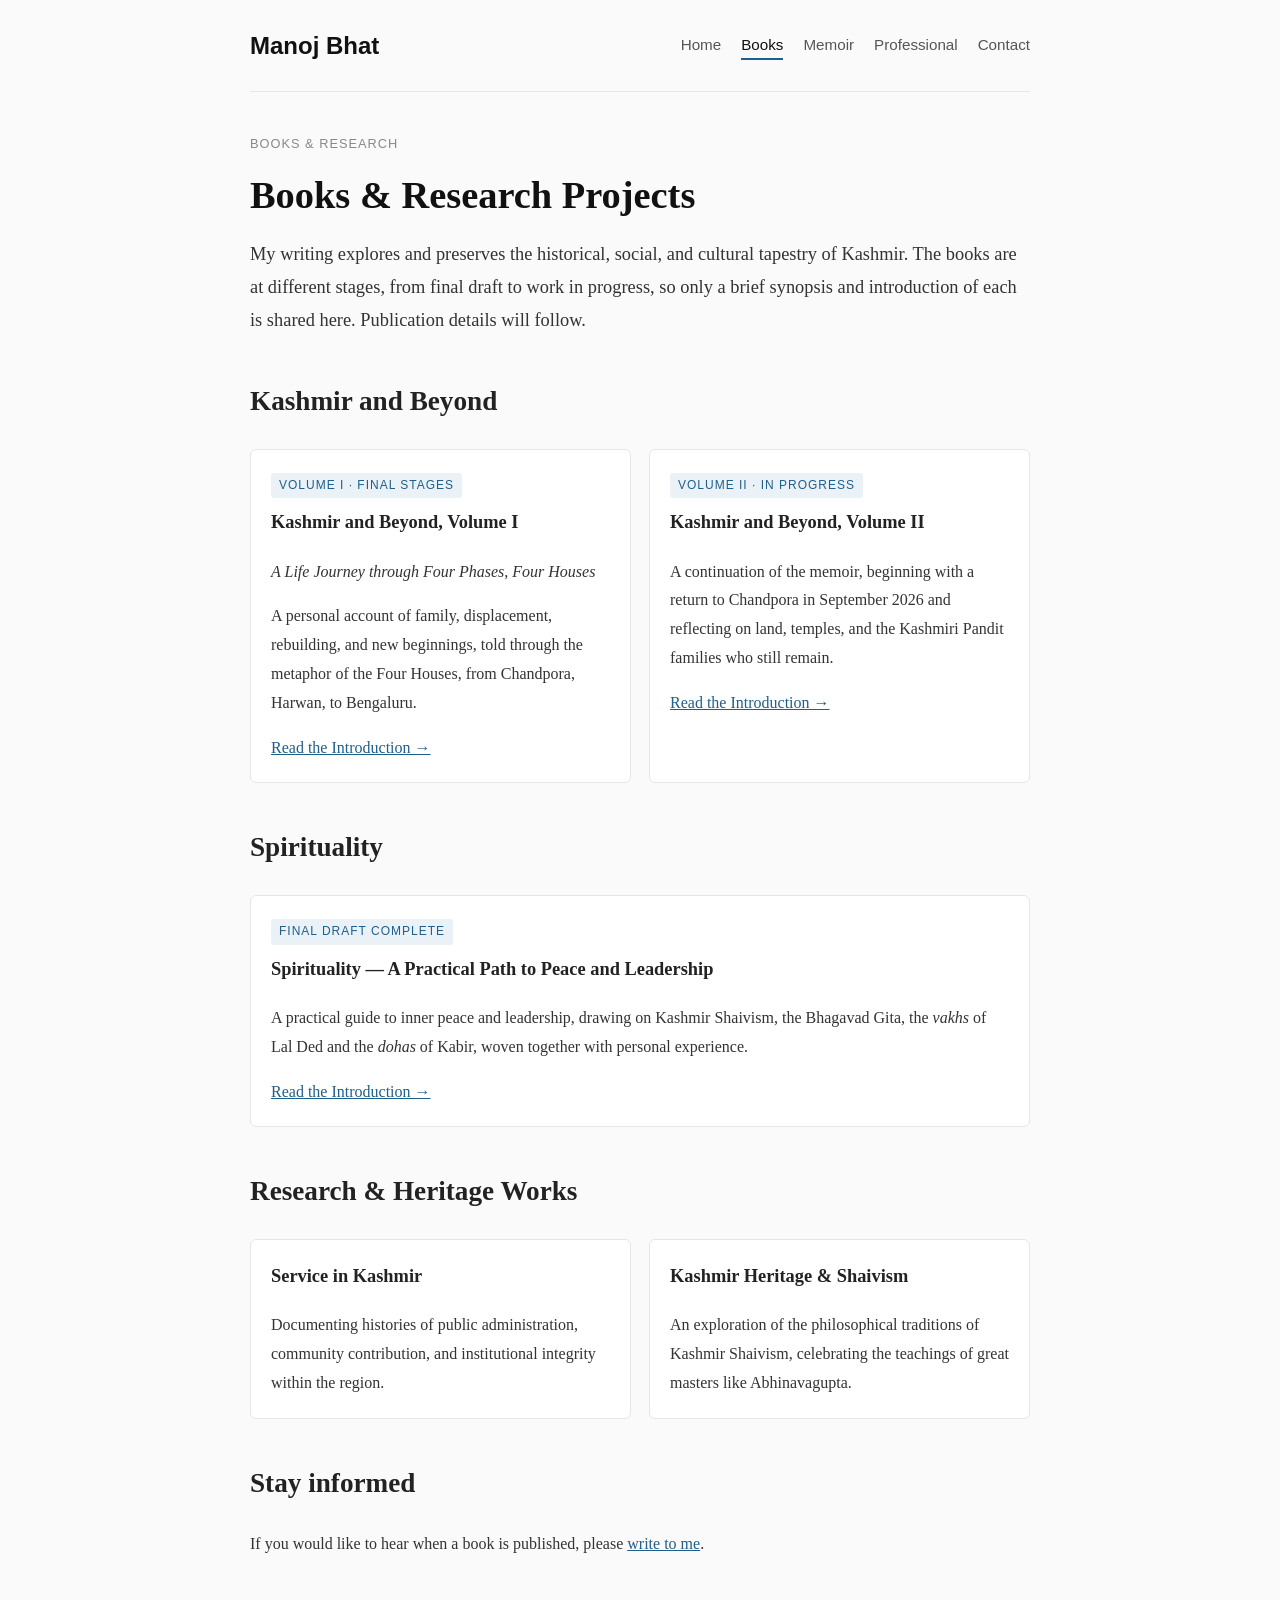
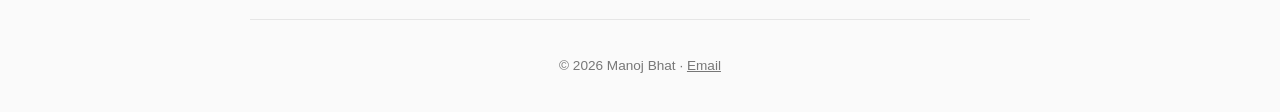
==== books.html @ e5811c4e "Add link preview image for LinkedIn and other shares LinkedIn showed a blank grey image for the webs" ====
<!DOCTYPE html>
<html lang="en">
<head>
    <meta charset="UTF-8">
    <meta name="viewport" content="width=device-width, initial-scale=1.0">
    <title>Books &amp; Research | Manoj Bhat</title>
    <meta name="description" content="Books by Manoj Bhat: the memoir Kashmir and Beyond (Volumes I and II), Spirituality: A Practical Path to Peace and Leadership, and research on Kashmir's heritage and Kashmir Shaivism.">
    <meta property="og:image" content="https://mkbbhat101-sys.github.io/images/preview.jpg">
    <meta property="og:image:width" content="1200">
    <meta property="og:image:height" content="627">
    <meta property="og:image:alt" content="Kashmir and Beyond, a memoir by Manoj Bhat, with a family photograph from Chandpora, 1966–67">
    <meta name="twitter:card" content="summary_large_image">
    <link rel="stylesheet" href="style.css">
</head>
<body>

    <header>
        <a href="index.html" class="logo">Manoj Bhat</a>
        <nav>
            <a href="index.html">Home</a>
            <a href="books.html" aria-current="page">Books</a>
            <a href="writing.html">Memoir</a>
            <a href="professional.html">Professional</a>
            <a href="index.html#contact">Contact</a>
        </nav>
    </header>

    <main>
        <section>
            <div class="meta">Books &amp; Research</div>
            <h1>Books &amp; Research Projects</h1>
            <p class="lead">My writing explores and preserves the historical, social, and cultural tapestry of Kashmir. The books are at different stages, from final draft to work in progress, so only a brief synopsis and introduction of each is shared here. Publication details will follow.</p>
        </section>

        <section id="memoir">
            <h2>Kashmir and Beyond</h2>
            <div class="cards">
                <div class="card">
                    <span class="status">Volume I · Final stages</span>
                    <h3>Kashmir and Beyond, Volume I</h3>
                    <p><em>A Life Journey through Four Phases, Four Houses</em></p>
                    <p>A personal account of family, displacement, rebuilding, and new beginnings, told through the metaphor of the Four Houses, from Chandpora, Harwan, to Bengaluru.</p>
                    <p><a href="introduction.html">Read the Introduction →</a></p>
                </div>
                <div class="card">
                    <span class="status">Volume II · In progress</span>
                    <h3>Kashmir and Beyond, Volume II</h3>
                    <p>A continuation of the memoir, beginning with a return to Chandpora in September 2026 and reflecting on land, temples, and the Kashmiri Pandit families who still remain.</p>
                    <p><a href="volume-2-introduction.html">Read the Introduction →</a></p>
                </div>
            </div>
        </section>

        <section id="spirituality">
            <h2>Spirituality</h2>
            <div class="card">
                <span class="status">Final draft complete</span>
                <h3>Spirituality — A Practical Path to Peace and Leadership</h3>
                <p>A practical guide to inner peace and leadership, drawing on Kashmir Shaivism, the Bhagavad Gita, the <em>vakhs</em> of Lal Ded and the <em>dohas</em> of Kabir, woven together with personal experience.</p>
                <p><a href="spirituality-introduction.html">Read the Introduction →</a></p>
            </div>
        </section>

        <section id="research">
            <h2>Research &amp; Heritage Works</h2>
            <div class="cards">
                <div class="card">
                    <h3>Service in Kashmir</h3>
                    <p>Documenting histories of public administration, community contribution, and institutional integrity within the region.</p>
                </div>
                <div class="card">
                    <h3>Kashmir Heritage &amp; Shaivism</h3>
                    <p>An exploration of the philosophical traditions of Kashmir Shaivism, celebrating the teachings of great masters like Abhinavagupta.</p>
                </div>
            </div>
        </section>

        <section>
            <h2>Stay informed</h2>
            <p>If you would like to hear when a book is published, please <a href="mailto:mkbbhat101@gmail.com">write to me</a>.</p>
        </section>
    </main>

    <footer>
        <p>© 2026 Manoj Bhat · <a href="mailto:mkbbhat101@gmail.com">Email</a></p>
    </footer>

</body>
</html>
---- style.css ----
/* Shared styles for manojbhat.github.io */
:root {
    --text: #333;
    --heading: #111;
    --muted: #6b6b6b;
    --line: #e6e6e6;
    --bg: #fafafa;
    --card: #fff;
    --accent: #1f5f8b;
    --accent-dark: #164766;
    --sans: -apple-system, BlinkMacSystemFont, "Segoe UI", Roboto, Helvetica, Arial, sans-serif;
}

* { box-sizing: border-box; }

body {
    font-family: Georgia, "Times New Roman", serif;
    line-height: 1.8;
    color: var(--text);
    background-color: var(--bg);
    max-width: 820px;
    margin: 0 auto;
    padding: 0 20px;
}

a { color: var(--accent); }
a:hover { color: var(--accent-dark); }

/* Header & navigation */
header {
    display: flex;
    flex-wrap: wrap;
    justify-content: space-between;
    align-items: center;
    gap: 10px;
    padding: 24px 0;
    border-bottom: 1px solid var(--line);
    margin-bottom: 40px;
}
.logo { font-family: var(--sans); font-size: 1.5rem; font-weight: bold; color: var(--heading); text-decoration: none; }
nav { display: flex; flex-wrap: wrap; gap: 6px 20px; }
nav a { font-family: var(--sans); font-size: 0.95rem; color: #555; text-decoration: none; }
nav a:hover, nav a[aria-current="page"] { color: var(--heading); border-bottom: 2px solid var(--accent); }

/* Typography */
h1 { font-size: 2.4rem; line-height: 1.25; color: var(--heading); margin: 0 0 8px; }
h2 { font-size: 1.7rem; color: #222; margin-top: 30px; }
h3 { color: #222; }
.meta { font-family: var(--sans); font-size: 0.8rem; text-transform: uppercase; letter-spacing: 1px; color: #888; margin-bottom: 16px; }
.tagline { font-style: italic; color: #666; font-size: 1.1rem; margin-bottom: 30px; }
.lead { font-size: 1.15rem; }

section { margin-bottom: 40px; }
ul { padding-left: 20px; }
li { margin-bottom: 10px; }
hr { border: 0; border-top: 1px solid var(--line); margin: 40px 0; }

/* Cards */
.cards { display: grid; grid-template-columns: repeat(auto-fit, minmax(230px, 1fr)); gap: 18px; }
.card { background: var(--card); padding: 20px; border: 1px solid var(--line); border-radius: 6px; }
.card h3 { margin-top: 0; font-size: 1.15rem; }
.card p { margin-bottom: 0; }
.status { display: inline-block; font-family: var(--sans); font-size: 0.75rem; text-transform: uppercase; letter-spacing: 1px; color: var(--accent); background: #eaf2f8; padding: 2px 8px; border-radius: 3px; margin-bottom: 8px; }

/* Buttons */
.btn { display: inline-block; padding: 12px 24px; background-color: var(--accent); color: #fff; text-decoration: none; border-radius: 4px; font-family: var(--sans); font-weight: 500; margin: 15px 10px 0 0; }
.btn:hover { background-color: var(--accent-dark); color: #fff; }
.btn.secondary { background: transparent; color: var(--accent); border: 1px solid var(--accent); }
.btn.secondary:hover { background: #eaf2f8; color: var(--accent-dark); }

blockquote { margin: 20px 0; padding: 4px 20px; border-left: 3px solid var(--accent); color: #555; font-style: italic; }

footer { font-family: var(--sans); font-size: 0.85rem; color: #777; text-align: center; margin-top: 60px; padding: 20px 0; border-top: 1px solid var(--line); }
footer a { color: #777; }

@media (max-width: 600px) {
    h1 { font-size: 1.9rem; }
    h2 { font-size: 1.45rem; }
    header { flex-direction: column; align-items: flex-start; }
}

/* Photographs */
figure.photo { margin: 30px auto; max-width: 480px; text-align: center; }
figure.photo img { width: 100%; height: auto; border-radius: 4px; box-shadow: 0 2px 10px rgba(0, 0, 0, 0.12); }
figure.photo figcaption { font-size: 0.95rem; font-style: italic; line-height: 1.7; color: #555; margin-top: 14px; text-align: left; }
figure.photo figcaption strong { font-style: normal; color: var(--heading); }
figure.photo figcaption .source { display: block; margin-top: 8px; font-family: var(--sans); font-style: normal; font-size: 0.8rem; color: var(--muted); }

/* Long-form reading pages (book introductions) */
.reading { font-size: 1.05rem; }
.reading p { margin: 0 0 1.2em; }
.reading .pull { font-style: italic; font-size: 1.3rem; color: var(--heading); text-align: center; margin: 1.6em 0; }
.reading .note { font-style: italic; color: #666; border-left: 3px solid #ddd; padding-left: 15px; margin-bottom: 2em; }
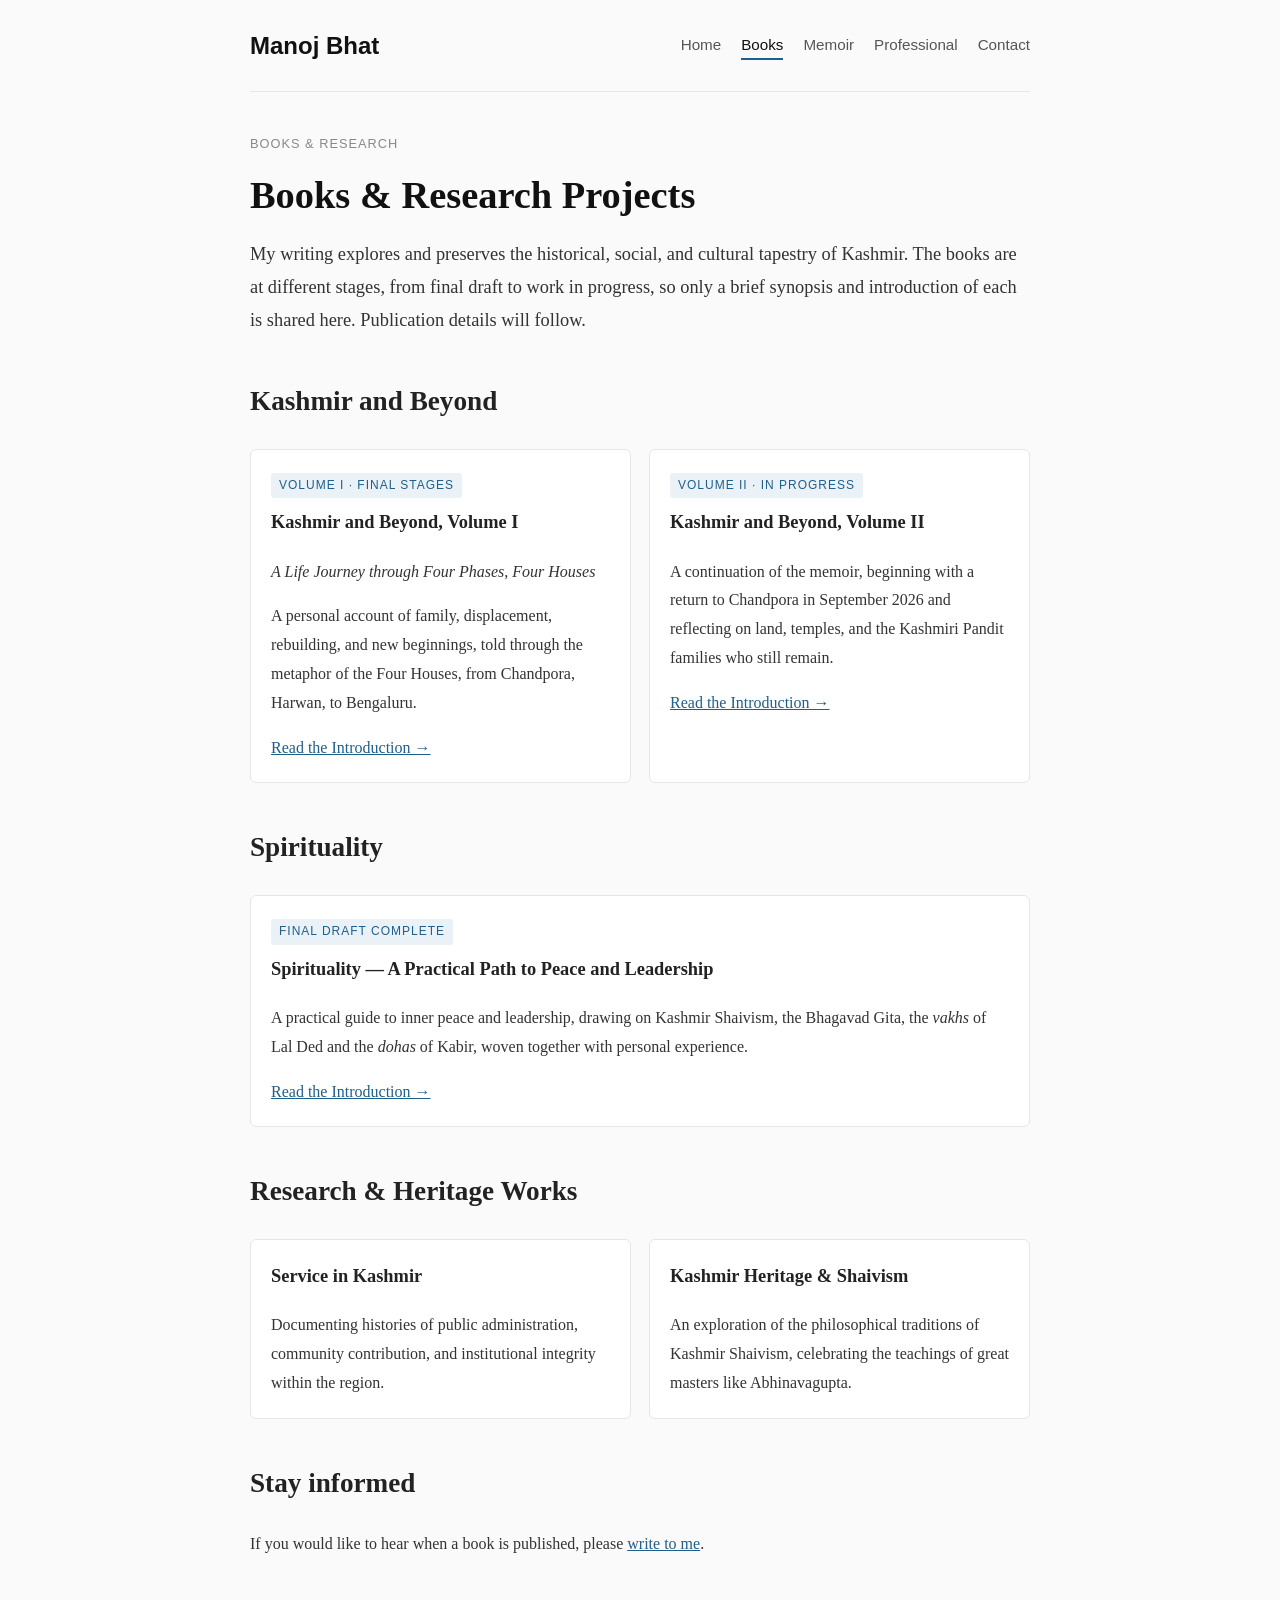
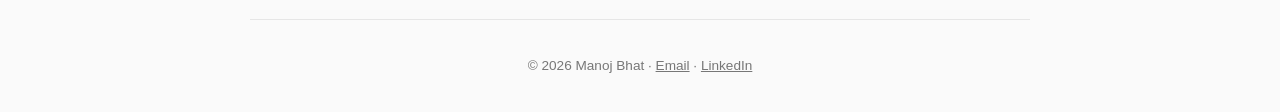
==== commit 758f7bb7: "Show LinkedIn link in every page footer and on the Professional page Co-Authored-By: Claude Opus 5.5" ====
--- a/books.html
+++ b/books.html
@@ -5,11 +5,6 @@
     <meta name="viewport" content="width=device-width, initial-scale=1.0">
     <title>Books &amp; Research | Manoj Bhat</title>
     <meta name="description" content="Books by Manoj Bhat: the memoir Kashmir and Beyond (Volumes I and II), Spirituality: A Practical Path to Peace and Leadership, and research on Kashmir's heritage and Kashmir Shaivism.">
-    <meta property="og:image" content="https://mkbbhat101-sys.github.io/images/preview.jpg">
-    <meta property="og:image:width" content="1200">
-    <meta property="og:image:height" content="627">
-    <meta property="og:image:alt" content="Kashmir and Beyond, a memoir by Manoj Bhat, with a family photograph from Chandpora, 1966–67">
-    <meta name="twitter:card" content="summary_large_image">
     <link rel="stylesheet" href="style.css">
 </head>
 <body>
@@ -82,7 +77,7 @@
     </main>
 
     <footer>
-        <p>© 2026 Manoj Bhat · <a href="mailto:mkbbhat101@gmail.com">Email</a></p>
+        <p>© 2026 Manoj Bhat · <a href="mailto:mkbbhat101@gmail.com">Email</a> · <a href="https://www.linkedin.com/in/manoj-bhat-5a628788" target="_blank" rel="noopener">LinkedIn</a></p>
     </footer>
 
 </body>
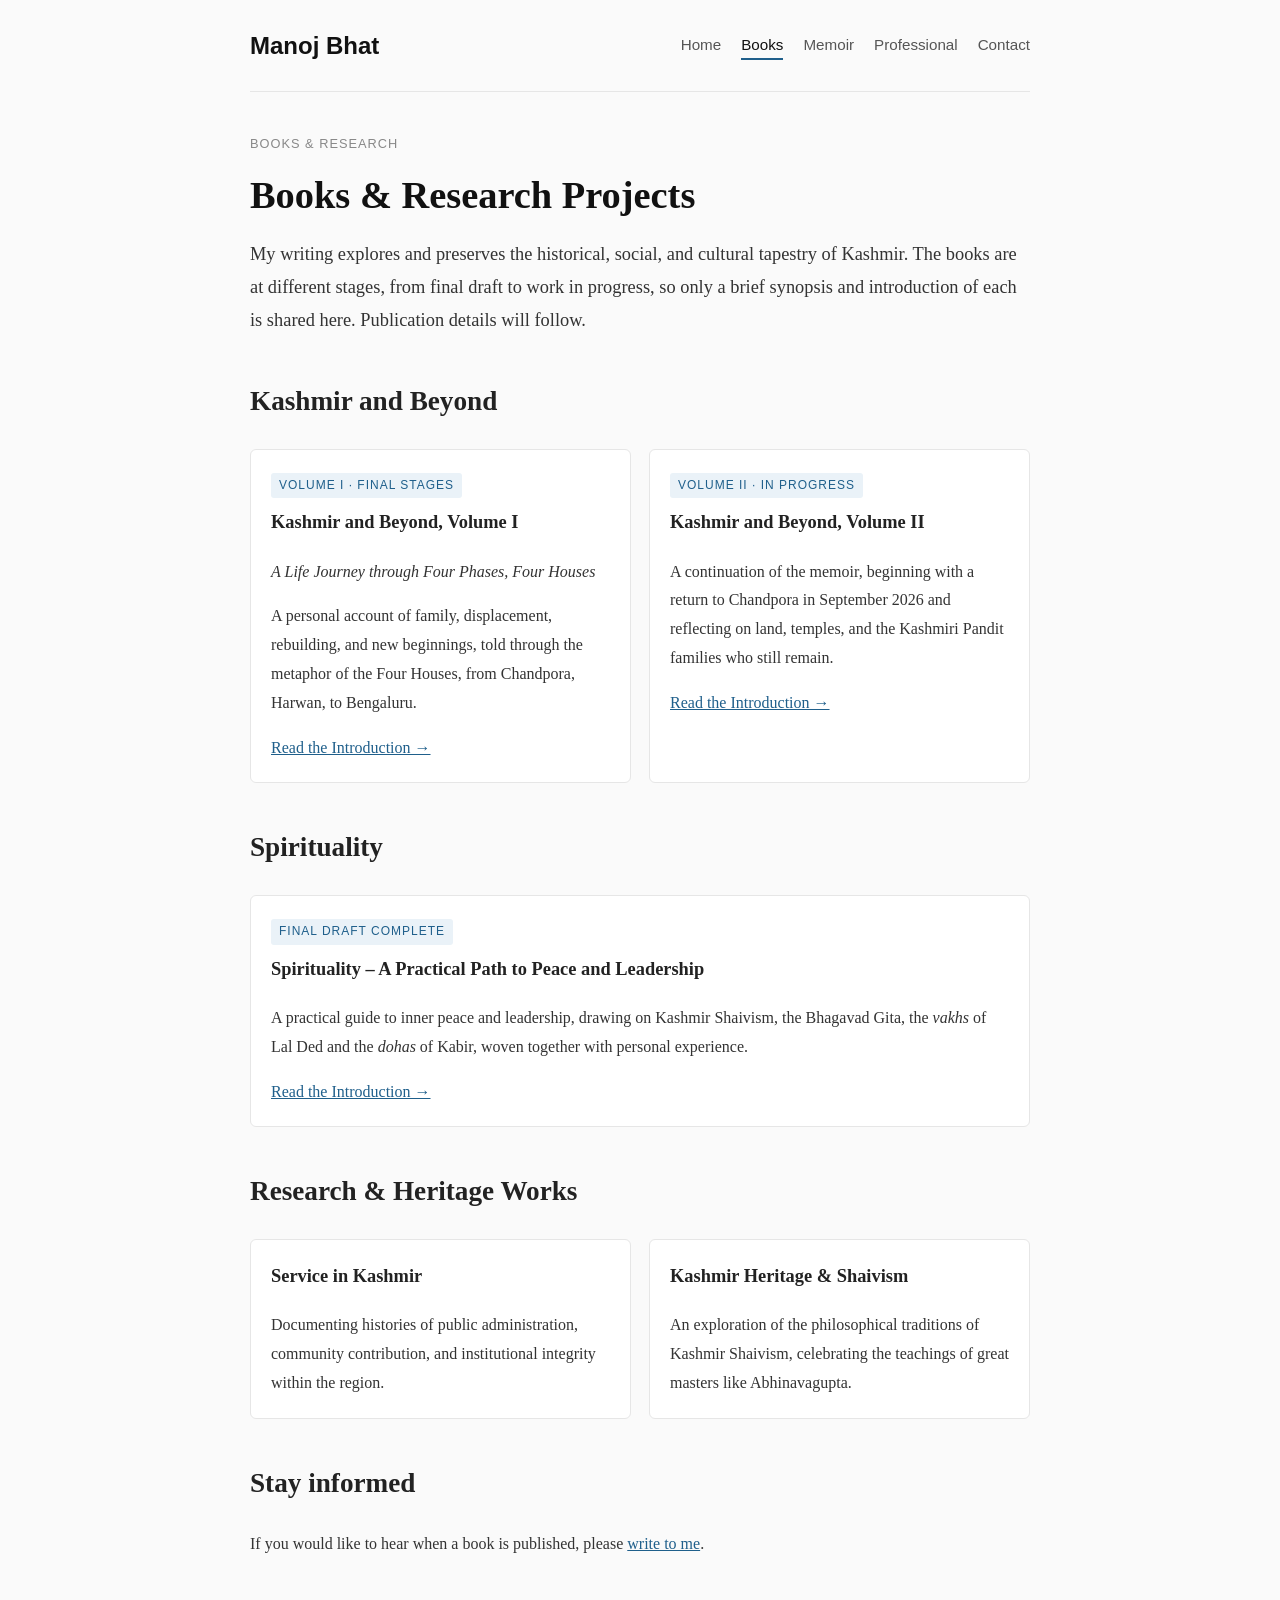
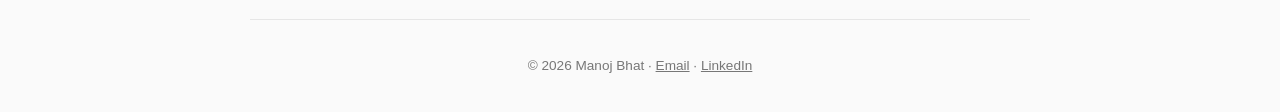
==== commit 4df75d00: "Replace em dashes with en dashes across the site Co-Authored-By: Claude Opus 5.5 <noreply@anthropic." ====
--- a/books.html
+++ b/books.html
@@ -50,7 +50,7 @@
             <h2>Spirituality</h2>
             <div class="card">
                 <span class="status">Final draft complete</span>
-                <h3>Spirituality — A Practical Path to Peace and Leadership</h3>
+                <h3>Spirituality – A Practical Path to Peace and Leadership</h3>
                 <p>A practical guide to inner peace and leadership, drawing on Kashmir Shaivism, the Bhagavad Gita, the <em>vakhs</em> of Lal Ded and the <em>dohas</em> of Kabir, woven together with personal experience.</p>
                 <p><a href="spirituality-introduction.html">Read the Introduction →</a></p>
             </div>
--- a/style.css
+++ b/style.css
@@ -91,3 +91,13 @@
 .reading p { margin: 0 0 1.2em; }
 .reading .pull { font-style: italic; font-size: 1.3rem; color: var(--heading); text-align: center; margin: 1.6em 0; }
 .reading .note { font-style: italic; color: #666; border-left: 3px solid #ddd; padding-left: 15px; margin-bottom: 2em; }
+
+/* Contents lists */
+.toc { background: #fff; border: 1px solid #eaeaea; border-radius: 6px; padding: 20px 24px; margin: 30px 0; }
+.toc h2 { margin-top: 0; }
+.toc .part { font-family: var(--sans); font-size: 0.8rem; text-transform: uppercase; letter-spacing: 1px; color: var(--muted); margin: 18px 0 4px; }
+.toc ul { list-style: none; padding-left: 0; margin: 0; }
+.toc li { margin-bottom: 6px; }
+.toc ol.passages { padding-left: 1.6em; columns: 2 260px; column-gap: 32px; }
+.toc ol.passages li { break-inside: avoid; margin-bottom: 4px; }
+.toc .toc-note { font-size: 0.9rem; font-style: italic; color: #666; margin-top: 14px; }
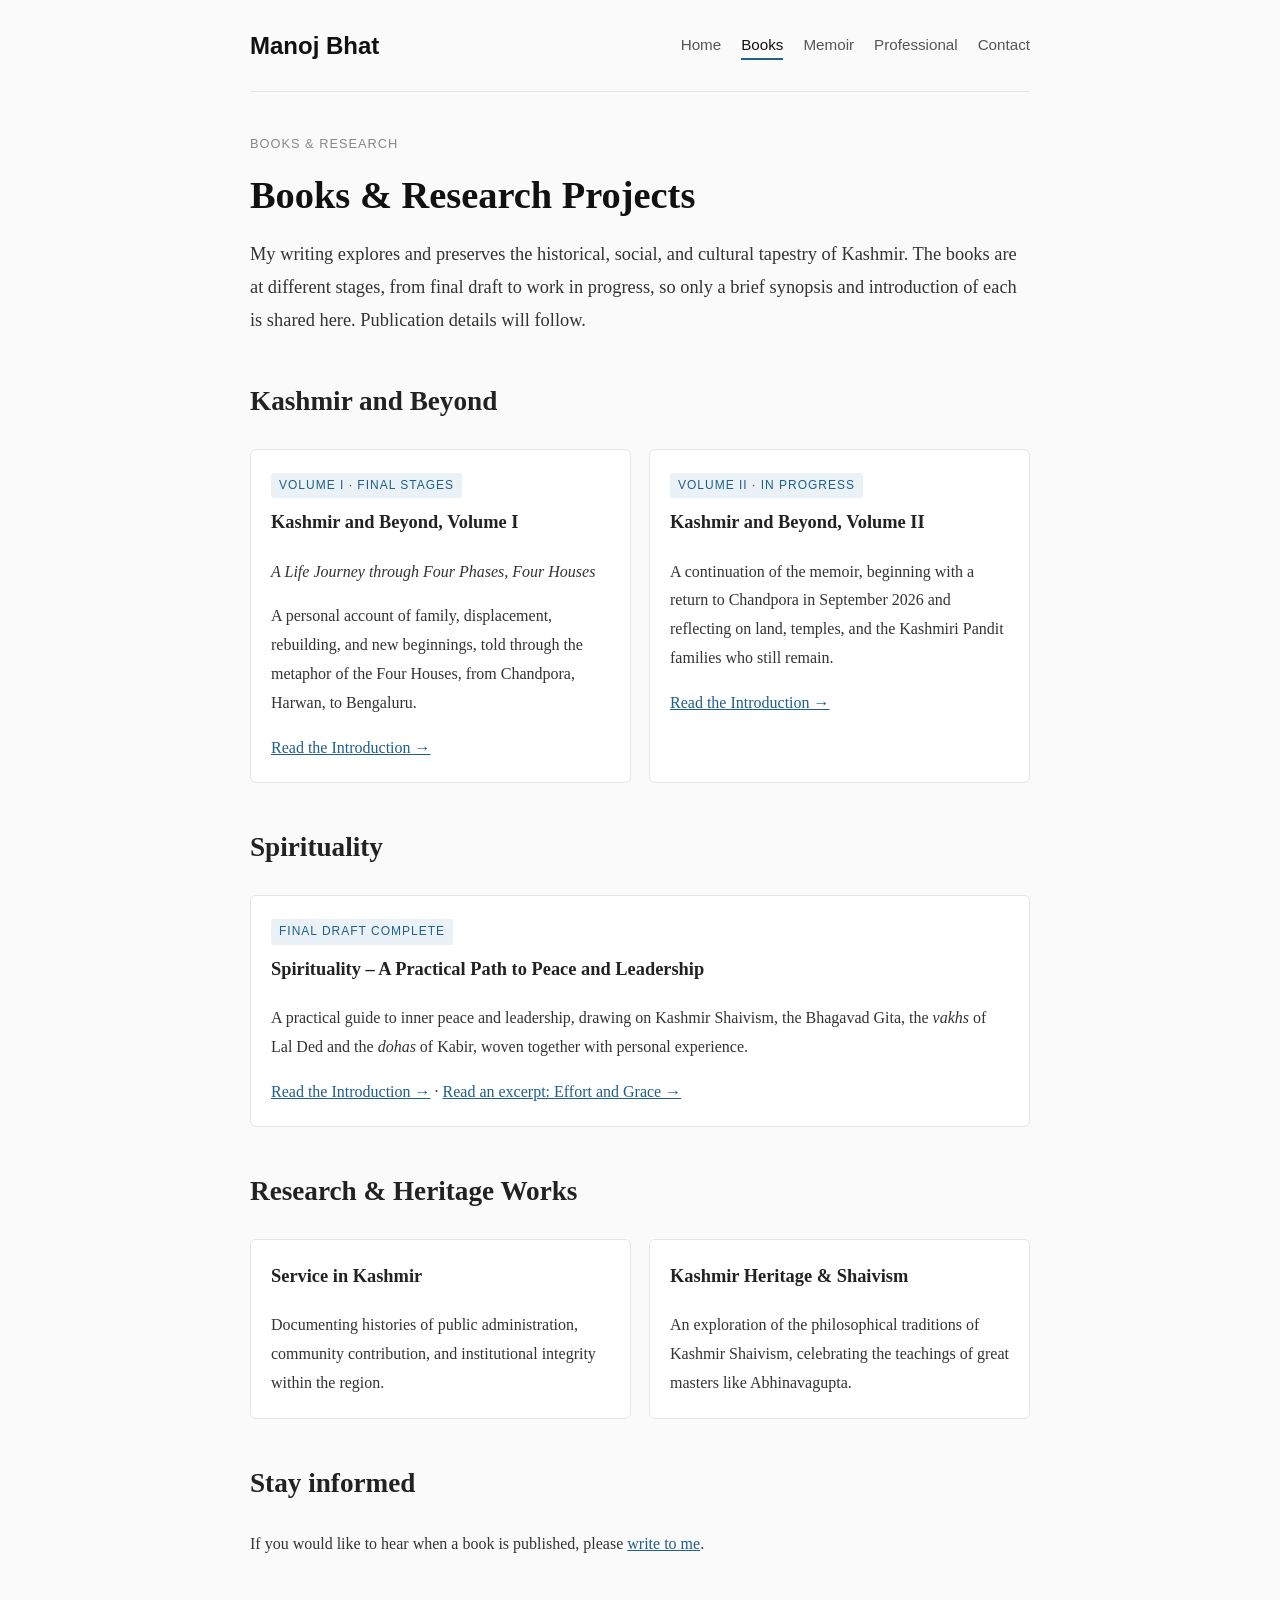
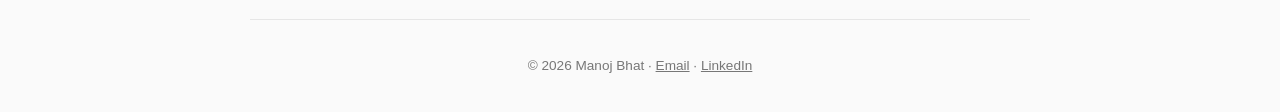
==== commit cebb2116: "Publish Spirituality excerpt: Effort and Grace, with colour-coded table Co-Authored-By: Claude Opus " ====
--- a/books.html
+++ b/books.html
@@ -52,7 +52,7 @@
                 <span class="status">Final draft complete</span>
                 <h3>Spirituality – A Practical Path to Peace and Leadership</h3>
                 <p>A practical guide to inner peace and leadership, drawing on Kashmir Shaivism, the Bhagavad Gita, the <em>vakhs</em> of Lal Ded and the <em>dohas</em> of Kabir, woven together with personal experience.</p>
-                <p><a href="spirituality-introduction.html">Read the Introduction →</a></p>
+                <p><a href="spirituality-introduction.html">Read the Introduction →</a> · <a href="effort-and-grace.html">Read an excerpt: Effort and Grace →</a></p>
             </div>
         </section>
 
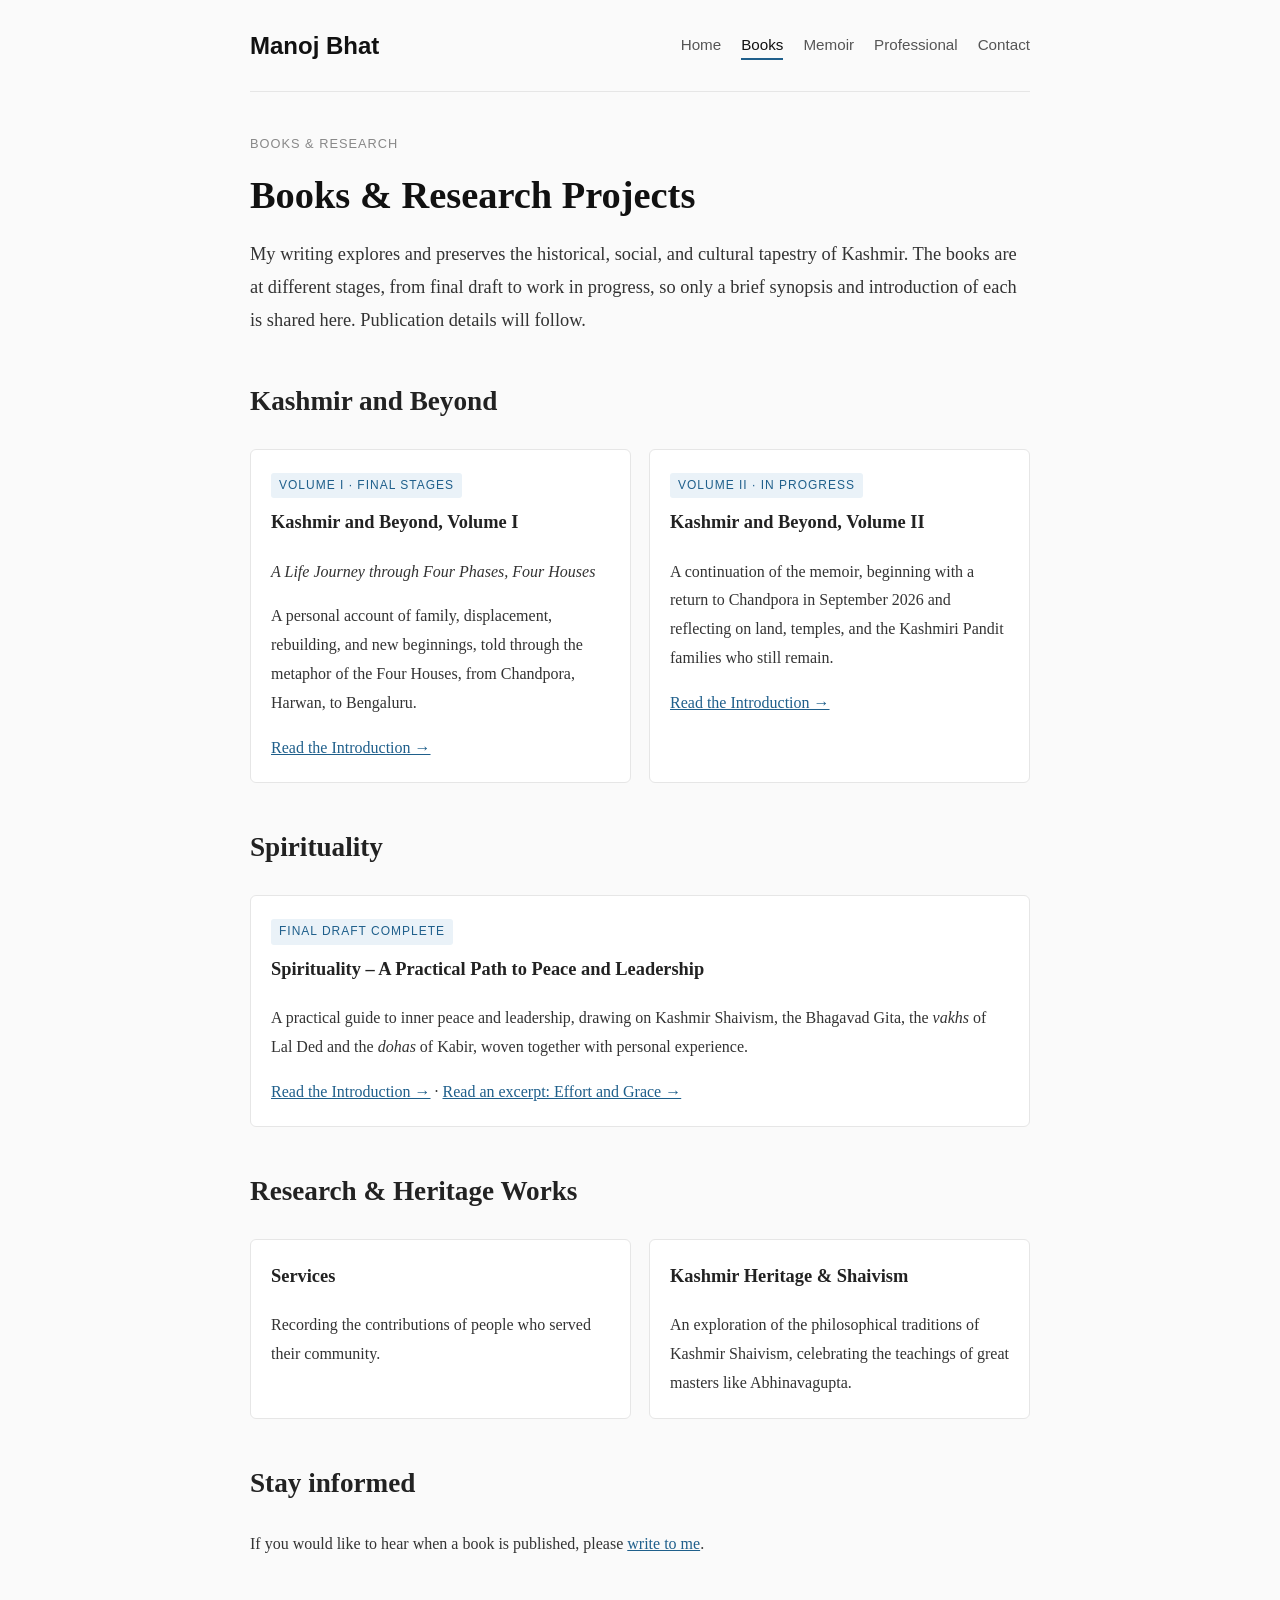
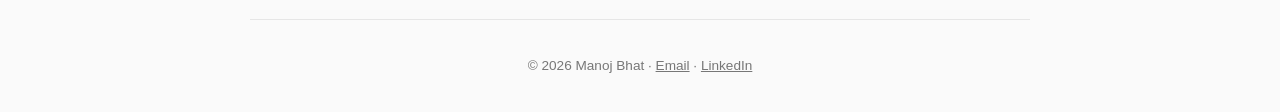
==== commit 17f7d60d: "Books page: simplify Service in Kashmir to Services Co-Authored-By: Claude Opus 5.5 <noreply@anthrop" ====
--- a/books.html
+++ b/books.html
@@ -60,8 +60,8 @@
             <h2>Research &amp; Heritage Works</h2>
             <div class="cards">
                 <div class="card">
-                    <h3>Service in Kashmir</h3>
-                    <p>Documenting histories of public administration, community contribution, and institutional integrity within the region.</p>
+                    <h3>Services</h3>
+                    <p>Recording the contributions of people who served their community.</p>
                 </div>
                 <div class="card">
                     <h3>Kashmir Heritage &amp; Shaivism</h3>
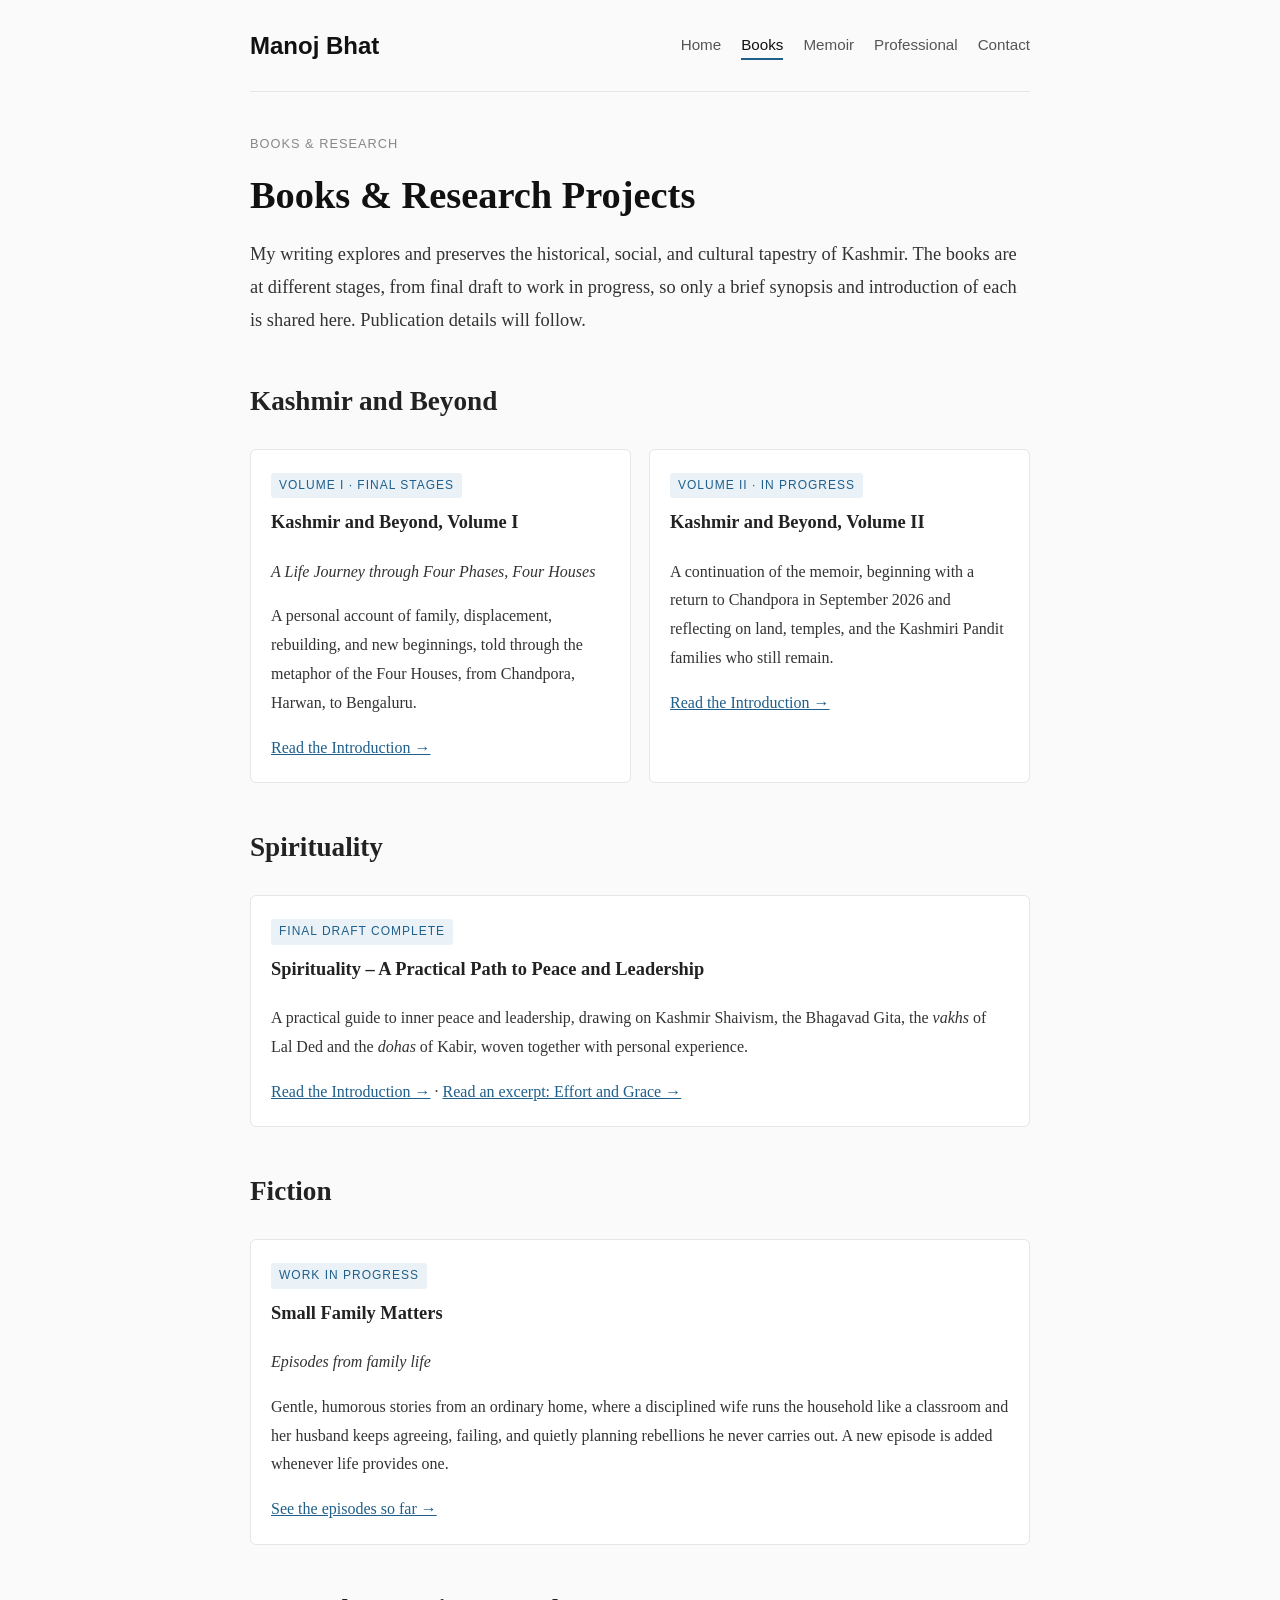
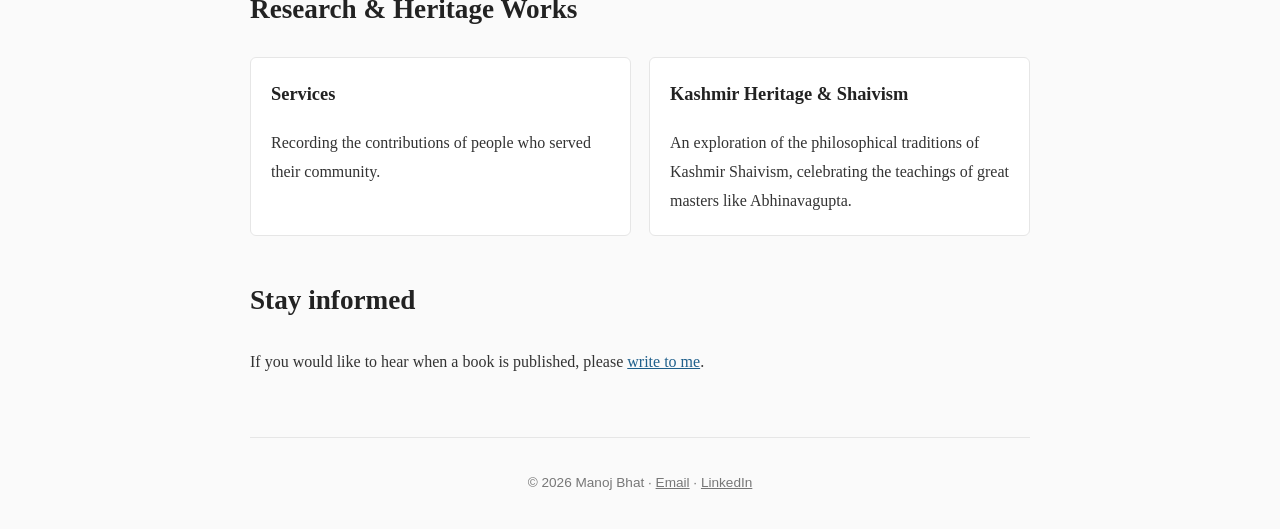
==== commit 15456ab9: "Add Small Family Matters as a work-in-progress fiction project Co-Authored-By: Claude Opus 5.5 <nore" ====
--- a/books.html
+++ b/books.html
@@ -56,6 +56,17 @@
             </div>
         </section>
 
+        <section id="fiction">
+            <h2>Fiction</h2>
+            <div class="card">
+                <span class="status">Work in progress</span>
+                <h3>Small Family Matters</h3>
+                <p><em>Episodes from family life</em></p>
+                <p>Gentle, humorous stories from an ordinary home, where a disciplined wife runs the household like a classroom and her husband keeps agreeing, failing, and quietly planning rebellions he never carries out. A new episode is added whenever life provides one.</p>
+                <p><a href="small-family-matters.html">See the episodes so far →</a></p>
+            </div>
+        </section>
+
         <section id="research">
             <h2>Research &amp; Heritage Works</h2>
             <div class="cards">
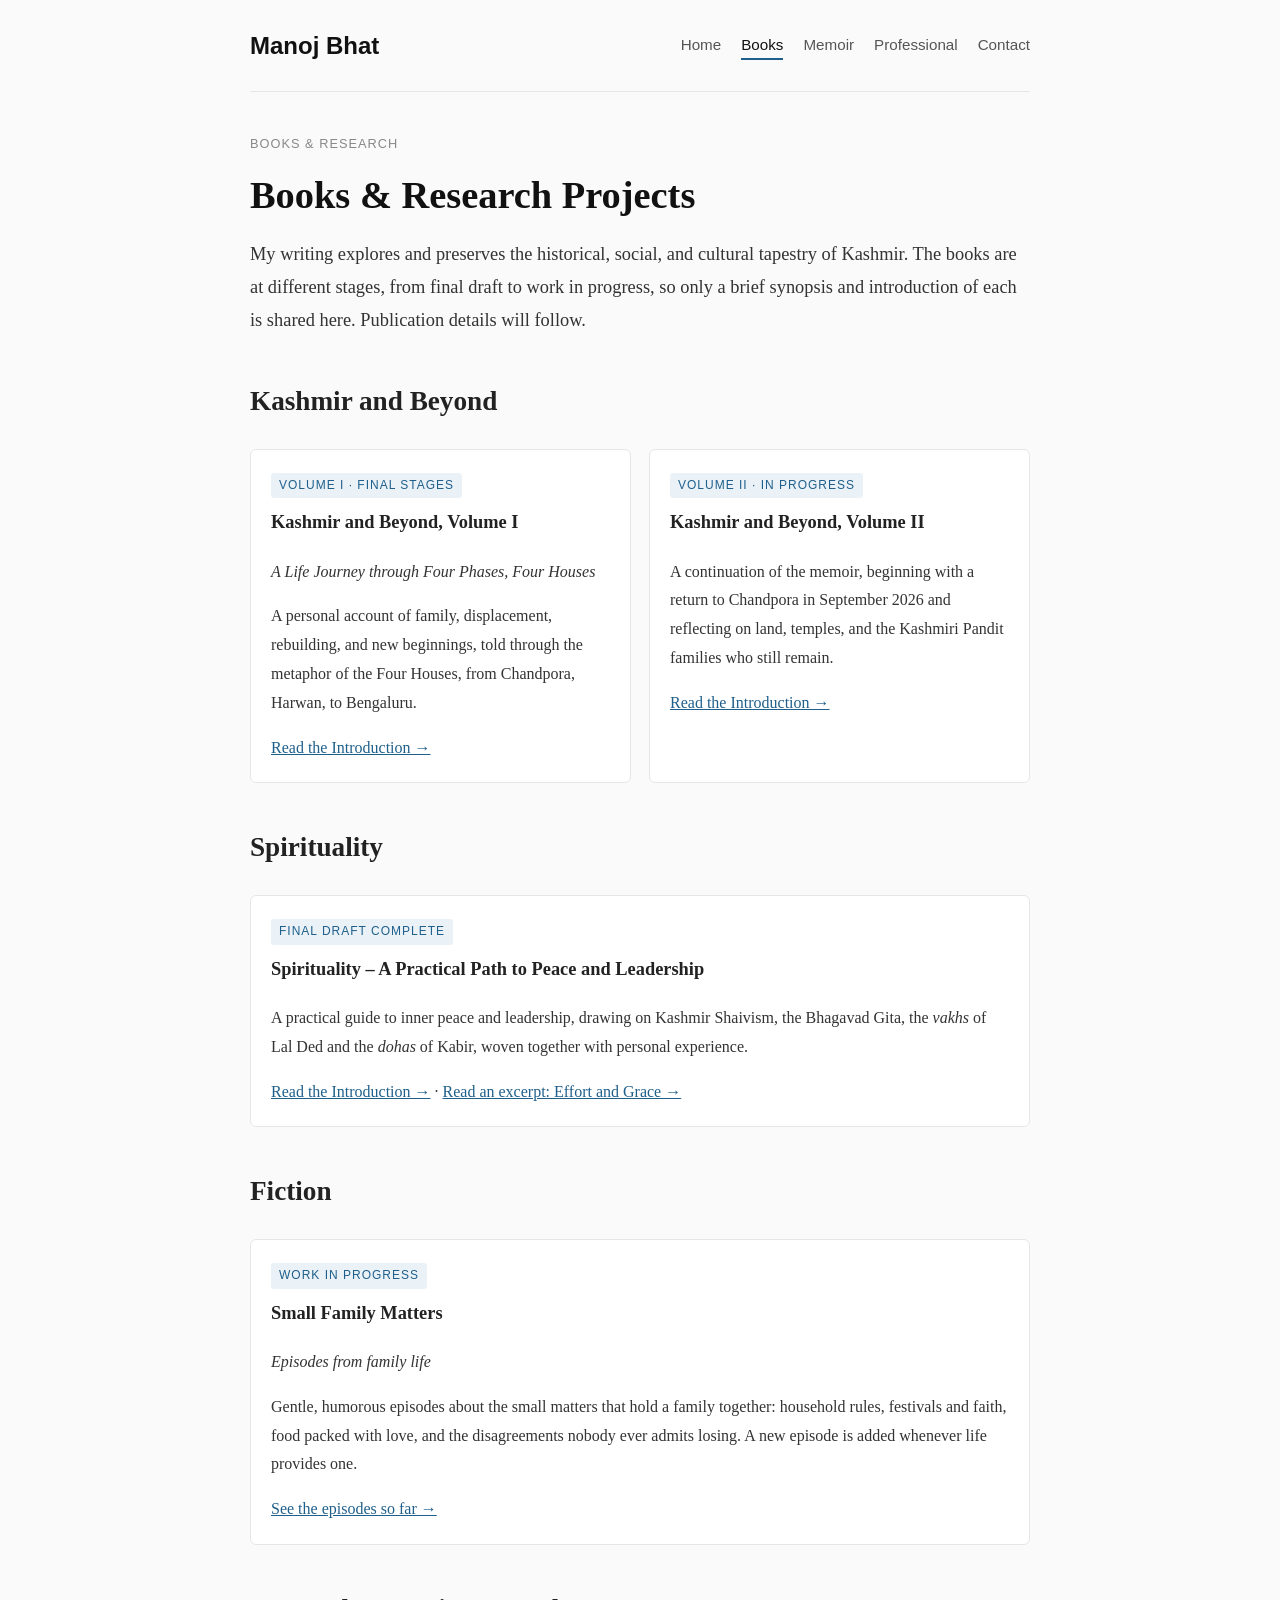
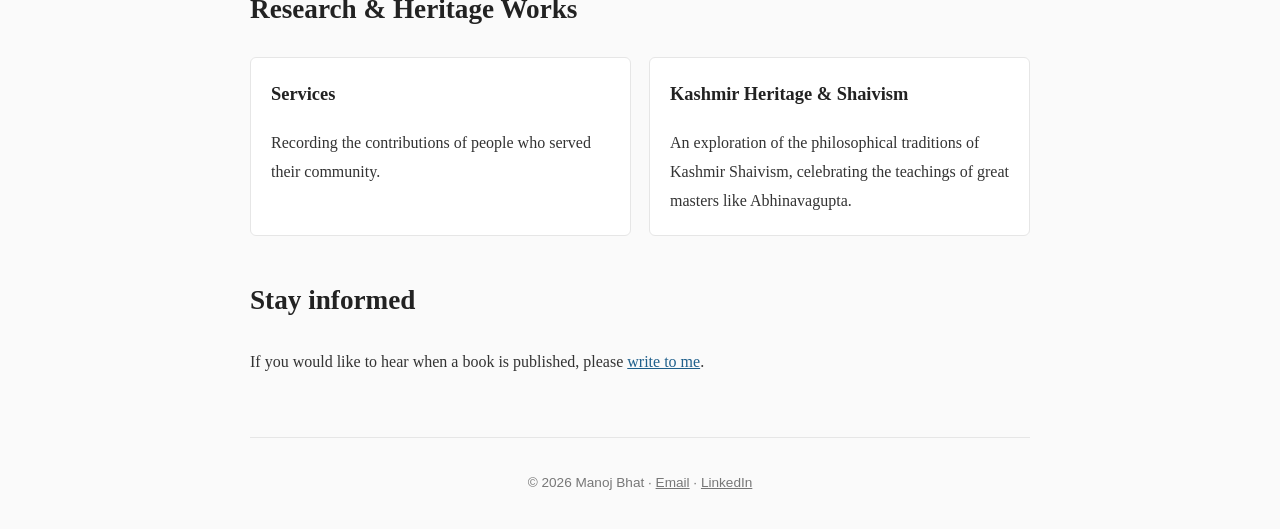
==== commit 0d13e0db: "Small Family Matters: introduction focused on the matters, not the characters Co-Authored-By: Claude" ====
--- a/books.html
+++ b/books.html
@@ -62,7 +62,7 @@
                 <span class="status">Work in progress</span>
                 <h3>Small Family Matters</h3>
                 <p><em>Episodes from family life</em></p>
-                <p>Gentle, humorous stories from an ordinary home, where a disciplined wife runs the household like a classroom and her husband keeps agreeing, failing, and quietly planning rebellions he never carries out. A new episode is added whenever life provides one.</p>
+                <p>Gentle, humorous episodes about the small matters that hold a family together: household rules, festivals and faith, food packed with love, and the disagreements nobody ever admits losing. A new episode is added whenever life provides one.</p>
                 <p><a href="small-family-matters.html">See the episodes so far →</a></p>
             </div>
         </section>
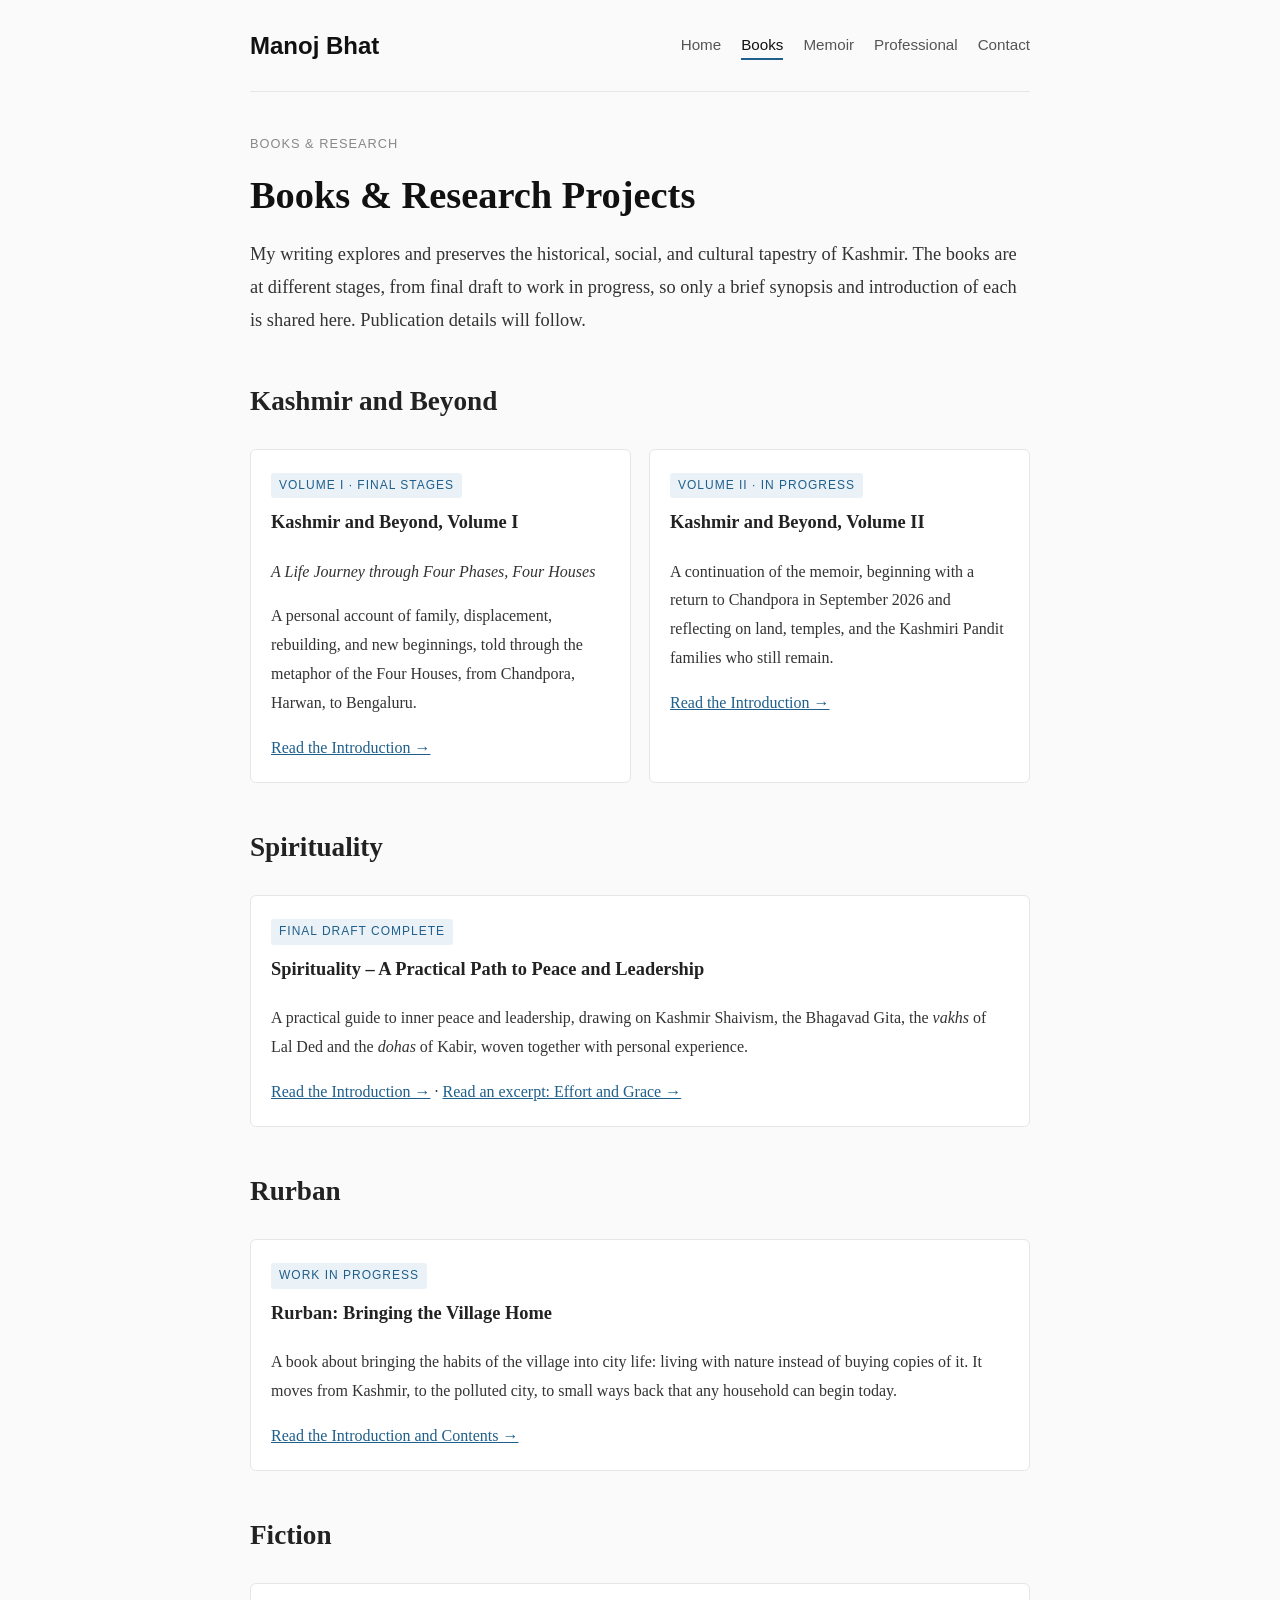
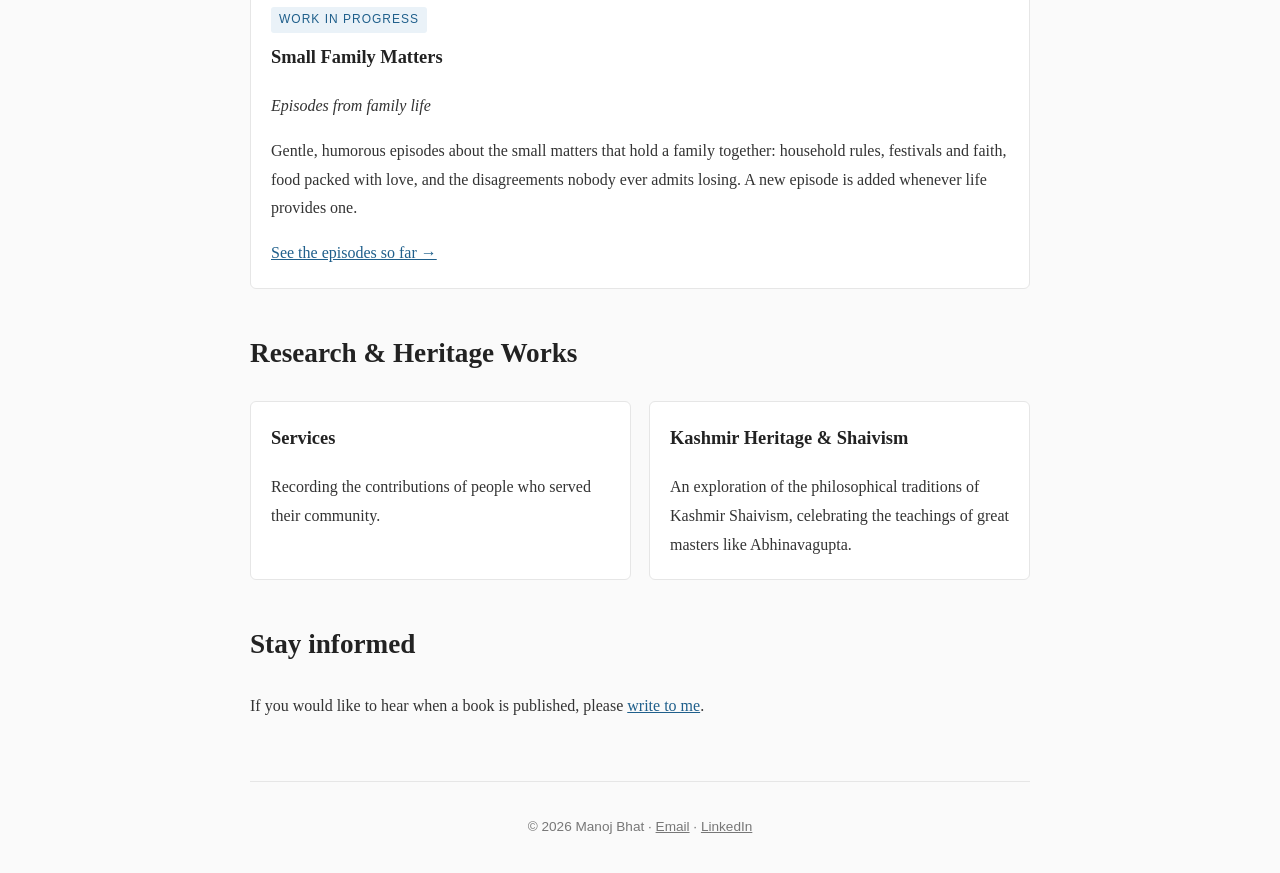
==== commit d2208b35: "Add Rurban: Bringing the Village Home introduction and contents Co-Authored-By: Claude Opus 5.5 <nor" ====
--- a/books.html
+++ b/books.html
@@ -56,6 +56,16 @@
             </div>
         </section>
 
+        <section id="rurban">
+            <h2>Rurban</h2>
+            <div class="card">
+                <span class="status">Work in progress</span>
+                <h3>Rurban: Bringing the Village Home</h3>
+                <p>A book about bringing the habits of the village into city life: living with nature instead of buying copies of it. It moves from Kashmir, to the polluted city, to small ways back that any household can begin today.</p>
+                <p><a href="rurban-introduction.html">Read the Introduction and Contents →</a></p>
+            </div>
+        </section>
+
         <section id="fiction">
             <h2>Fiction</h2>
             <div class="card">
